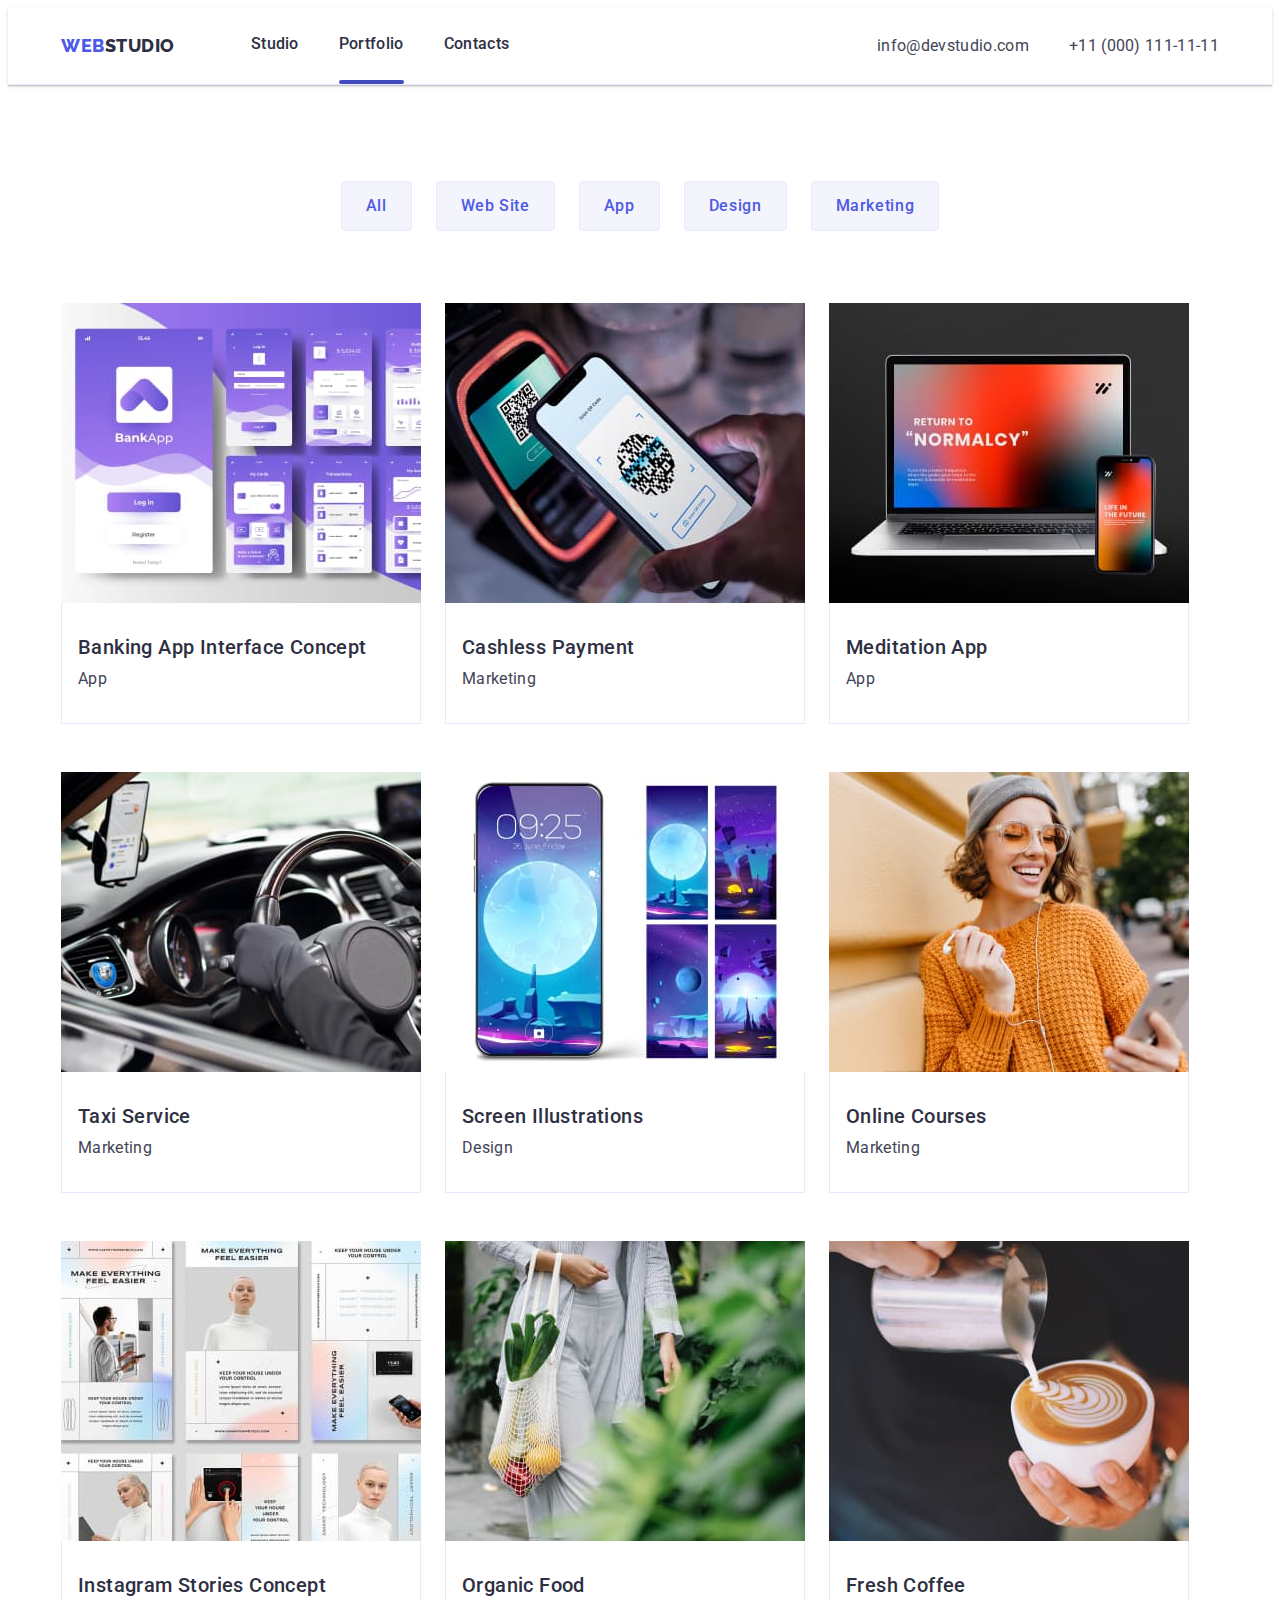
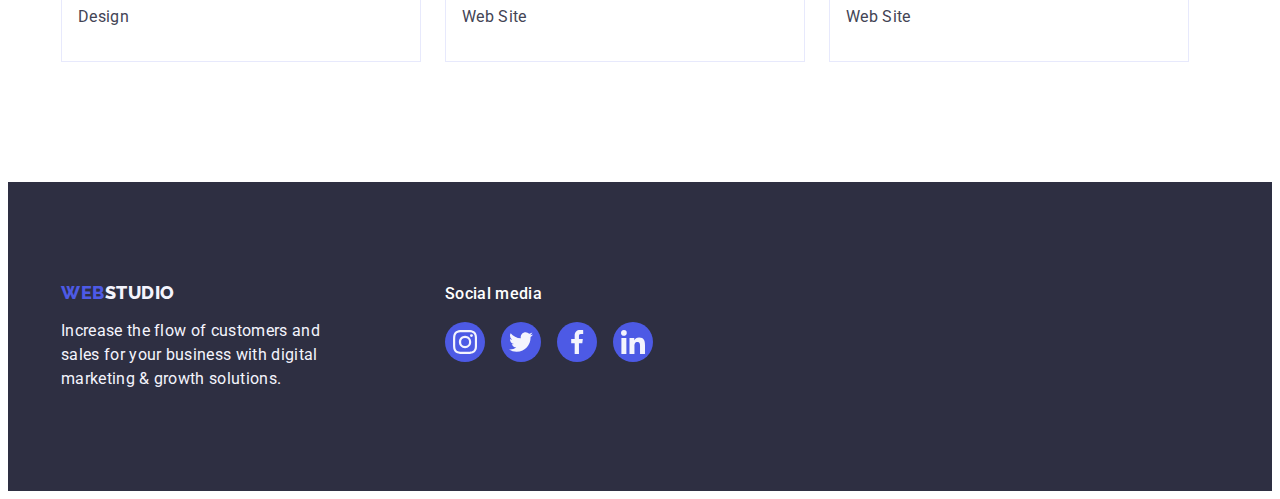
==== portfolio.html @ 6ae81773 "Initial commit" ====
<!DOCTYPE html>
<html lang="en">
  <head>
    <meta charset="UTF-8" />
    <meta http-equiv="X-UA-Compatible" content="IE=edge" />
    <meta name="viewport" content="width=device-width, initial-scale=1.0" />
    <title>Portfolio</title>
    <link rel="preconnect" href="https://fonts.googleapis.com" />
    <link rel="preconnect" href="https://fonts.gstatic.com" crossorigin />
    <link
      href="https://fonts.googleapis.com/css2?family=Raleway:wght@800&family=Roboto:wght@400;500;700&display=swap"
      rel="stylesheet"
    />
    <link
      rel="stylesheet"
      href="https://cdnjs.cloudflare.com/ajax/libs/modern-normalize/1.1.0/modern-normalize.min.css"
      integrity="sha512-wpPYUAdjBVSE4KJnH1VR1HeZfpl1ub8YT/NKx4PuQ5NmX2tKuGu6U/JRp5y+Y8XG2tV+wKQpNHVUX03MfMFn9Q=="
      crossorigin="anonymous"
      referrerpolicy="no-referrer"
    />
    <link rel="stylesheet" href="./css/styles.css" />
  </head>
  <body>
    <!-- Header -->
    <header class="page-header">
      <div class="container container-header">
        <nav class="page-nav">
          <a class="logo" href="./index.html"
            >web<span class="logo-studio">Studio</span>
          </a>
          <ul class="menu-list">
            <li class="menu-item">
              <a class="menu-link" href="./index.html">Studio</a>
            </li>
            <li class="menu-item ">
              <a class="menu-link active-page" href="./portfolio.html">Portfolio</a>
            </li>
            <li class="menu-item">
              <a class="menu-link" href="">Contacts</a>
            </li>
          </ul>
        </nav>

        <address class="contact-info">
          <ul class="contact-list">
            <li class="contact-item">
              <a class="contact-link" href="mailto:info@devstudio.com"
                >info@devstudio.com</a
              >
            </li>
            <li class="contact-item">
              <a class="contact-link" href="tel:+110001111111"
                >+11 (000) 111-11-11</a
              >
            </li>
          </ul>
        </address>
      </div>
    </header>
    <!-- Main -->
    <main>
      <section class="project section">
        <div class="container">
          <h1 hidden>Galery of projects</h1>
          <ul class="project-filter-list">
            <li class="filter-item">
              <button class="filter-button" type="button">All</button>
            </li>
            <li class="filter-item">
              <button class="filter-button" type="button">Web Site</button>
            </li>
            <li class="filter-item">
              <button class="filter-button" type="button">App</button>
            </li>
            <li class="filter-item">
              <button class="filter-button" type="button">Design</button>
            </li>
            <li class="filter-item">
              <button class="filter-button" type="button">Marketing</button>
            </li>
          </ul>
          <ul class="project-list">
            <li class="project-item">
              <a class="project-link" href="">
                <div class="project-thumb">
                  <img
                    src="./images/pf-banking-app.jpg"
                    alt="app design  on one page"
                  />
                  <div class="project-overlay">
                    <p class="project-text text">
                      14 Stylish and User-Friendly App Design Concepts · Task
                      Manager App · Calorie Tracker App · Exotic Fruit Ecommerce
                      App · Cloud Storage App
                    </p>
                  </div>
                </div>
                <div class="project-text-wrapper">
                  <h2 class="subtitle">Banking App Interface Concept</h2>
                  <p class="text">App</p>
                </div>
              </a>
            </li>
            <li class="project-item">
              <a class="project-link" href="">
                <div class="project-thumb">
                  <img
                    src="./images/pf-cachless-payment.jpg"
                    alt="payment using phone"
                  />
                  <div class="project-overlay">
                    <p class="project-text text">
                      14 Stylish and User-Friendly App Design Concepts · Task
                      Manager App · Calorie Tracker App · Exotic Fruit Ecommerce
                      App · Cloud Storage App
                    </p>
                  </div>
                </div>
                <div class="project-text-wrapper">
                  <h2 class="subtitle">Cashless Payment</h2>
                  <p class="text">Marketing</p>
                </div>
              </a>
            </li>
            <li class="project-item">
              <a class="project-link" href="">
                <div class="project-thumb">
                  <img
                    src="./images/pf-meditation-app.jpg"
                    alt="laptop and phone with the same app"
                  />
                  <div class="project-overlay">
                    <p class="project-text text">
                      14 Stylish and User-Friendly App Design Concepts · Task
                      Manager App · Calorie Tracker App · Exotic Fruit Ecommerce
                      App · Cloud Storage App
                    </p>
                  </div>
                </div>
                <div class="project-text-wrapper">
                  <h2 class="subtitle">Meditation App</h2>
                  <p class="text">App</p>
                </div>
              </a>
            </li>
            <li class="project-item">
              <a class="project-link" href="">
                <div class="project-thumb">
                  <img
                    src="./images/pf-taxi-service.jpg"
                    alt="man driving car"
                  />
                  <div class="project-overlay">
                    <p class="project-text text">
                      14 Stylish and User-Friendly App Design Concepts · Task
                      Manager App · Calorie Tracker App · Exotic Fruit Ecommerce
                      App · Cloud Storage App
                    </p>
                  </div>
                </div>
                <div class="project-text-wrapper">
                  <h2 class="subtitle">Taxi Service</h2>
                  <p class="text">Marketing</p>
                </div>
              </a>
            </li>
            <li class="project-item">
              <a class="project-link" href="">
                <div class="project-thumb">
                  <img
                    src="./images/pf-screen-illustrations.jpg"
                    alt="phone with alternative screens"
                  />
                  <div class="project-overlay">
                    <p class="project-text text">
                      14 Stylish and User-Friendly App Design Concepts · Task
                      Manager App · Calorie Tracker App · Exotic Fruit Ecommerce
                      App · Cloud Storage App
                    </p>
                  </div>
                </div>
                <div class="project-text-wrapper">
                  <h2 class="subtitle">Screen Illustrations</h2>
                  <p class="text">Design</p>
                </div>
              </a>
            </li>
            <li class="project-item">
              <a class="project-link" href="">
                <div class="project-thumb">
                  <img
                    src="./images/pf-online-courses.jpg"
                    alt="girl talk on a video call"
                  />
                  <div class="project-overlay">
                    <p class="project-text text">
                      14 Stylish and User-Friendly App Design Concepts · Task
                      Manager App · Calorie Tracker App · Exotic Fruit Ecommerce
                      App · Cloud Storage App
                    </p>
                  </div>
                </div>
                <div class="project-text-wrapper">
                  <h2 class="subtitle">Online Courses</h2>
                  <p class="text">Marketing</p>
                </div>
              </a>
            </li>
            <li class="project-item">
              <a class="project-link" href="">
                <div class="project-thumb">
                  <img
                    src="./images/pf-stories-concept.jpg"
                    alt=" different app pages"
                  />
                  <div class="project-overlay">
                    <p class="project-text text">
                      14 Stylish and User-Friendly App Design Concepts · Task
                      Manager App · Calorie Tracker App · Exotic Fruit Ecommerce
                      App · Cloud Storage App
                    </p>
                  </div>
                </div>
                <div class="project-text-wrapper">
                  <h2 class="subtitle">Instagram Stories Concept</h2>
                  <p class="text">Design</p>
                </div>
              </a>
            </li>
            <li class="project-item">
              <a class="project-link" href="">
                <div class="project-thumb">
                  <img
                    src="./images/pf-organic-food.jpg"
                    alt="woman with a bag with fruits and vegetables"
                  />
                  <div class="project-overlay">
                    <p class="project-text text">
                      14 Stylish and User-Friendly App Design Concepts · Task
                      Manager App · Calorie Tracker App · Exotic Fruit Ecommerce
                      App · Cloud Storage App
                    </p>
                  </div>
                </div>
                <div class="project-text-wrapper">
                  <h2 class="subtitle">Organic Food</h2>
                  <p class="text">Web Site</p>
                </div>
              </a>
            </li>
            <li class="project-item">
              <a class="project-link" href="">
                <div class="project-thumb">
                  <img
                    src="./images/pf-fresh-coffee.jpg"
                    alt="pooring the milk in a cup of coffee"
                  />
                  <div class="project-overlay">
                    <p class="project-text text">
                      14 Stylish and User-Friendly App Design Concepts · Task
                      Manager App · Calorie Tracker App · Exotic Fruit Ecommerce
                      App · Cloud Storage App
                    </p>
                  </div>
                </div>
                <div class="project-text-wrapper">
                  <h2 class="subtitle">Fresh Coffee</h2>
                  <p class="text">Web Site</p>
                </div>
              </a>
            </li>
          </ul>
        </div>
      </section>
    </main>

    <!-- Footer -->
    <footer class="page-footer">
      <div class="container footer-container">
        <div>
          <a class="logo-footer" href="./index.html"
            >Web<span class="logo-footer-studio">Studio</span></a
          >
          <p class="footer-text">
            Increase the flow of customers and sales for your business with
            digital marketing &amp; growth solutions.
          </p>
        </div>

        <div class="footer-social-media">
          <p class="footer-text-media">Social media</p>
          <ul class="footer-icon-list">
            <li class="footer-icon-item">
              <a href="" class="footer-social-link">
                <svg class="footer-icon" width="24px" height="24px">
                  <use href="./images/icon.svg#icon-instagram"></use>
                </svg>
              </a>
            </li>
            <li class="footer-icon-item">
              <a href="" class="footer-social-link">
                <svg class="footer-icon" width="24px" height="24px">
                  <use href="./images/icon.svg#icon-twitter"></use>
                </svg>
              </a>
            </li>
            <li class="footer-icon-item">
              <a href="" class="footer-social-link">
                <svg class="footer-icon" width="24px" height="24px">
                  <use href="./images/icon.svg#icon-facebook"></use>
                </svg>
              </a>
            </li>
            <li class="footer-icon-item">
              <a href="" class="footer-social-link">
                <svg class="footer-icon" width="24px" height="24px">
                  <use href="./images/icon.svg#icon-linkedin"></use>
                </svg>
              </a>
            </li>
          </ul>
        </div>
      </div>
    </footer>
  </body>
</html>
---- css/styles.css ----
:root {
  --white-color: #ffffff;
  --secondary-white-color: #f4f4fd;
  --main-color: #2e2f42;
  --font-color: #434455;
  --active-color: #4d5ae5;
  --pressed-state: #404bbf;
  --light-slate: #afb1b8;
}

/**
  |===================================================================
  |          Common
  |===================================================================
*/

h1,
h2,
h3,
h4,
p {
  margin-top: 0;
  margin-bottom: 0;
}

ul {
  list-style: none;
  margin-top: 0;
  margin-bottom: 0;
  padding: 0;
}
li {
  list-style: none;
  padding: 0;
  margin: 0;
}

img {
  display: block;
}

body {
  font-family: "Roboto", sans-serif;
  color: var(--font-color);
  background-color: var(--white-color);
}

a {
  display: block;
  color: currentColor;
  text-decoration: none;
}

button {
  font-family: inherit;
  cursor: pointer;
  border: none;
}
.container {
  margin-left: auto;
  margin-right: auto;
  width: 1158px;
  padding-left: 15px;
  padding-right: 15px;
}

.section {
  padding-bottom: 120px;
  padding-top: 120px;
}

.section-title {
  margin-bottom: 72px;
  font-size: 36px;
  line-height: 1.1;
  text-align: center;
  letter-spacing: 0.02em;
  text-transform: capitalize;
  color: var(--main-color);
}

.subtitle {
  margin-bottom: 8px;
  font-weight: 500;
  font-size: 20px;
  line-height: 1.2;
  letter-spacing: 0.02em;
  color: var(--main-color);
}

.text {
  line-height: 1.5;
  letter-spacing: 0.02em;
}


/**
  |===================================================================
  |             Header
  |===================================================================
*/
.page-header {
  border-bottom: 1px solid #e7e9fc;
  box-shadow: 0px 2px 1px rgba(46, 47, 66, 0.08),
    0px 1px 1px rgba(46, 47, 66, 0.16), 0px 1px 6px rgba(46, 47, 66, 0.08);
}

.container-header {
  display: flex;
  align-items: center;
  justify-content: space-between;
}

.page-nav {
  display: flex;
  align-items: center;
}

.logo {
  padding-top: 24px;
  padding-bottom: 24px;
  margin-right: 76px;
  font-family: "Raleway", sans-serif;
  font-weight: 800;
  font-size: 18px;
  line-height: 1.17;
  letter-spacing: 0.03em;
  text-transform: uppercase;
  color: var(--active-color);
}

.logo-studio {
  color: var(--main-color);
}

.menu-list {
  display: flex;
  gap: 40px;
}

.menu-link {
  display: block;
  padding-top: 24px;
  padding-bottom: 24px;
  font-weight: 500;
  font-size: 16px;
  line-height: 1.5;
  letter-spacing: 0.02em;
  color: var(--main-color);
  transition: color 250ms cubic-bezier(0.4, 0, 0.2, 1);
}

.active-page::after {
  content: " ";
  display: block;
  position: relative;
  top:24px;
  width: 100%;
  height: 4px;
  border-radius: 2px;
  background-color: var(--pressed-state);
}

.contact-info {
  font-style: normal;
}

.contact-list {
  display: flex;
}

.contact-item:not(:last-child) {
  margin-right: 40px;
}

.contact-link {
  display: block;
  padding-top: 24px;
  padding-bottom: 24px;
  font-weight: 400;
  font-size: 16px;
  line-height: 1.5;
  letter-spacing: 0.02em;
  color: var(--font-color);
  transition: color 250ms cubic-bezier(0.4, 0, 0.2, 1);
}

.menu-link:hover,
.menu-link:focus,
.contact-link:hover,
.contact-link:focus {
  color: var(--pressed-state);
}

/**
  |===================================================================
  |             Footer
  |===================================================================
*/
.page-footer {
  padding-top: 100px;
  padding-bottom: 100px;
  background-color: var(--main-color);
}

.footer-container {
  display: flex;
  gap: 120px;
  align-items: baseline;
}

.logo-footer {
  margin-bottom: 16px;
  font-family: "Raleway", sans-serif;
  font-style: normal;
  font-weight: 800;
  font-size: 18px;
  line-height: 1.17;
  letter-spacing: 0.03em;
  text-transform: uppercase;
  color: var(--active-color);
}

.logo-footer-studio {
  color: var(--secondary-white-color);
}

.footer-text {
  font-weight: 400;
  font-size: 16px;
  line-height: 1.5;
  letter-spacing: 0.02em;
  color: var(--secondary-white-color);
  width: 264px;
}

.footer-text-media {
  margin-bottom: 16px;
  font-weight: 500;
  font-size: 16px;
  line-height: 1.5;
  letter-spacing: 0.02em;
  color: var(--white-color);
}

.footer-icon-item {
  width: 40px;
  height: 40px;
}

.footer-icon-list {
  display: flex;
  gap: 16px;
}

.footer-social-link {
  display: flex;
  align-items: center;
  justify-content: center;
  width: 100%;
  height: 100%;
  background-color: var(--active-color);
  border-radius: 50%;
  transition: background-color 250ms cubic-bezier(0.4, 0, 0.2, 1);
}

.footer-social-link:hover,
.footer-social-link:focus {
  background-color: #31d0aa;
}

.footer-icon {
  fill: var(--secondary-white-color);
}

/**
  |===================================================================
  |                 Index.html
  |===================================================================
*/

.hero-container {
  box-shadow: 0px 2px 1px rgba(46, 47, 66, 0.08),
    0px 1px 1px rgba(46, 47, 66, 0.16), 0px 1px 6px rgba(46, 47, 66, 0.08);
}

.hero {
  max-width: 1440px;
  margin: 0 auto;
  padding-top: 188px;
  padding-bottom: 188px;

  background-color: var(--main-color);
  background-image: linear-gradient(
      rgba(46, 47, 66, 0.7),
      rgba(46, 47, 66, 0.7)
    ),
    url(../images/hero-people-office.jpg);
  background-repeat: no-repeat;
  background-position: center;
  background-size: cover;
}

.page-title {
  margin: 0 auto 48px;
  max-width: 496px;
  font-size: 56px;
  line-height: 1.07;
  letter-spacing: 0.02em;
  color: var(--white-color);
}

.hero-button {
  display: block;
  margin-left: auto;
  margin-right: auto;

  min-width: 169px;
  min-height: 56px;
  padding: 16px 32px;

  font-weight: 500;
  font-size: 16px;
  line-height: 1.5;
  letter-spacing: 0.04em;
  color: var(--white-color);
  border-radius: 4px;
  background-color: var(--active-color);

  transition: background-color 250ms cubic-bezier(0.4, 0, 0.2, 1);
}

.hero-button:hover,
.hero-button:focus {
  background-color: var(--pressed-state);
}







.feature-list {
  display: flex;
  gap: 24px;
}

.feature-item {
  flex-basis: calc((100%-72px) / 4);
}

.icon-features-container {
  display: flex;
  justify-content: center;
  align-items: center;
  margin-bottom: 8px;
  height: 112px;
  background-color: var(--secondary-white-color);
  border-radius: 4px;
}

.section-service {
  padding-top: 0;
}

.service-list {
  display: flex;
  flex-wrap: wrap;
  gap: 24px;
}

.team {
  background-color: var(--secondary-white-color);
}

.team-list {
  display: flex;
  flex-wrap: wrap;
  gap: 24px;
}

.team-item {
  border-radius: 0px 0px 4px 4px;
  box-shadow: 0px 1px 6px rgba(46, 47, 66, 0.08),
    0px 1px 1px rgba(46, 47, 66, 0.16), 0px 2px 1px rgba(46, 47, 66, 0.08);
}

.team-text-wrapper {
  padding: 32px 0;
  background-color: var(--white-color);
}

.team-subtitle {
  text-align: center;
}

.team-text {
  text-align: center;
  margin-bottom: 8px;
}

.icon-list {
  display: flex;
  justify-content: center;
  gap: 24px;
}

.social-link {
  display: flex;
  justify-content: center;
  align-items: center;
  width: 40px;
  height: 40px;
  background-color: var(--active-color);
  border-radius: 50%;
  transition: background-color 250ms cubic-bezier(0.4, 0, 0.2, 1);
}

.social-link:hover,
.social-link:focus {
  background-color: var(--pressed-state);
}

.icon {
  fill: var(--secondary-white-color);
}

.customers-list {
  display: flex;
  justify-content: center;
  gap: 24px;
}

.customers-item {
  width: calc((100% - 120px) / 6);
  height: 88px;
}

.customers-link {
  display: flex;
  justify-content: center;
  align-items: center;
  width: 100%;
  height: 100%;
  border: 1px solid #8e8f99;
  border-radius: 4px;
  color: var(--light-slate);
  padding: 16px 32px;
  transition: color 250ms cubic-bezier(0.4, 0, 0.2, 1),
    border-color 250ms cubic-bezier(0.4, 0, 0.2, 1);
}

.customers-link:hover,
.customers-link:focus {
  border-color: var(--pressed-state);
  color: var(--pressed-state);
}

.customers-icon {
  fill: currentColor;
}

/**
  |===================================================================
  |               Portfolio 
  |===================================================================
*/

.project.section {
  padding-top: 96px;
}

.project-filter-list {
  display: flex;
  flex-wrap: wrap;
  justify-content: center;
  margin-bottom: 72px;
  gap: 24px;
}

.filter-button {
  padding: 12px 24px;
  min-height: 48px;
  min-width: 69px;

  font-weight: 500;
  font-size: 16px;
  line-height: 1.5;
  letter-spacing: 0.04em;
  color: var(--active-color);
  background-color: var(--secondary-white-color);
  border: 1px solid #e7e9fc;
  border-radius: 4px;

  transition: box-shadow 250ms cubic-bezier(0.4, 0, 0.2, 1),
    color 250ms cubic-bezier(0.4, 0, 0.2, 1),
    background-color 250ms cubic-bezier(0.4, 0, 0.2, 1),
    border 250ms cubic-bezier(0.4, 0, 0.2, 1);
}

.filter-button:hover,
.filter-button:focus {
  border: 1px solid var(--pressed-state);
  background-color: var(--pressed-state);
  color: var(--white-color);
  box-shadow: 0px 3px 1px rgba(0, 0, 0, 0.1), 0px 2px 1px rgba(0, 0, 0, 0.08),
    0px 2px 2px rgba(0, 0, 0, 0.12);
}

.project-list {
  display: flex;
  flex-wrap: wrap;
  column-gap: 24px;
  row-gap: 48px;
  box-shadow: none;
  transition: box-shadow 250ms cubic-bezier(0.4, 0, 0.2, 1);
}

.project-link:hover,
.project-link:focus {
  box-shadow: 0px 1px 6px rgba(46, 47, 66, 0.08),
    0px 1px 1px rgba(46, 47, 66, 0.16), 0px 2px 1px rgba(46, 47, 66, 0.08);
}

.project-text-wrapper {
  padding: 32px 16px;
  border-bottom: 1px solid #e7e9fc;
  border-right: 1px solid #e7e9fc;
  border-left: 1px solid #e7e9fc;
}

.project-thumb {
  position: relative;
  overflow: hidden;
}

.project-overlay {
  position: absolute;
  top: 0;
  left: 0;
  width: 100%;
  height: 100%;

  background-color: var(--active-color);
  transform: translateY(100%);
  transition: transform 250ms cubic-bezier(0.4, 0, 0.2, 1);
}

.project-text {
  padding: 40px 32px;
  /* max-width: 296px;
  position: absolute;
  top:40px;
  left: 32px; */
  color: var(--secondary-white-color);
}

.project-link:hover .project-text,
.project-link:hover .project-overlay,
.project-link:focus .project-text,
.project-link:focus .project-overlay {
  transform: translateY(0);
}



/**
  |===================================================================
  |          Backdrop  Modal
  |===================================================================
*/


.backdrop {
  position: fixed;
  left: 0px;
  top: 0;

  width: 100%;
  height: 100%;

  background-color: rgba(46, 47, 66, 0.4);
  /* opacity: 1;
  pointer-events: auto;
  visibility: visible; */
  transition: opacity 250ms cubic-bezier(0.4, 0, 0.2, 1), visibility 250ms cubic-bezier(0.4, 0, 0.2, 1);
}

.backdrop.is-hidden {
  opacity: 0;
  pointer-events: none;
  visibility: hidden;
}

.modal {
  position: absolute;
  top: 50%;
  left: 50%;
  transform: translate(-50%, -50%) scale(1);

  max-width: 408px;
  width: 100%;
  min-height: 576px;
  padding: 24px;

  background-color: #fcfcfc;
  box-shadow: 0px 1px 1px rgba(0, 0, 0, 0.14), 0px 1px 3px rgba(0, 0, 0, 0.12),
    0px 2px 1px rgba(0, 0, 0, 0.2);
  border-radius: 4px;
  transition: transform 250ms cubic-bezier(0.4, 0, 0.2, 1), opacity 250ms cubic-bezier(0.4, 0, 0.2, 1);
}

.backdrop.is-hidden .modal {
  transform:translate(-50%, -50%) scale(0.1);
  opacity: 0;
}

.modal-button {
  display: block;
  margin-left: auto ;
  width: 24px;
  height: 24px;

  display: flex;
  justify-content: center;
  align-items: center; 

  background-color: #e7e9fc;
  border: 1px solid rgba(0, 0, 0, 0.1);
  border-radius: 50%;
  transition: background-color 250ms cubic-bezier(0.4, 0, 0.2, 1), color 250ms cubic-bezier(0.4, 0, 0.2, 1), border 250ms cubic-bezier(0.4, 0, 0.2, 1);
}

.modal-button:hover,
.modal-button:focus {
  background-color: var(--pressed-state);
  border: 1px solid transparent;
  color: var(--white-color);
}

.modal-icon {
  fill: currentColor;
}
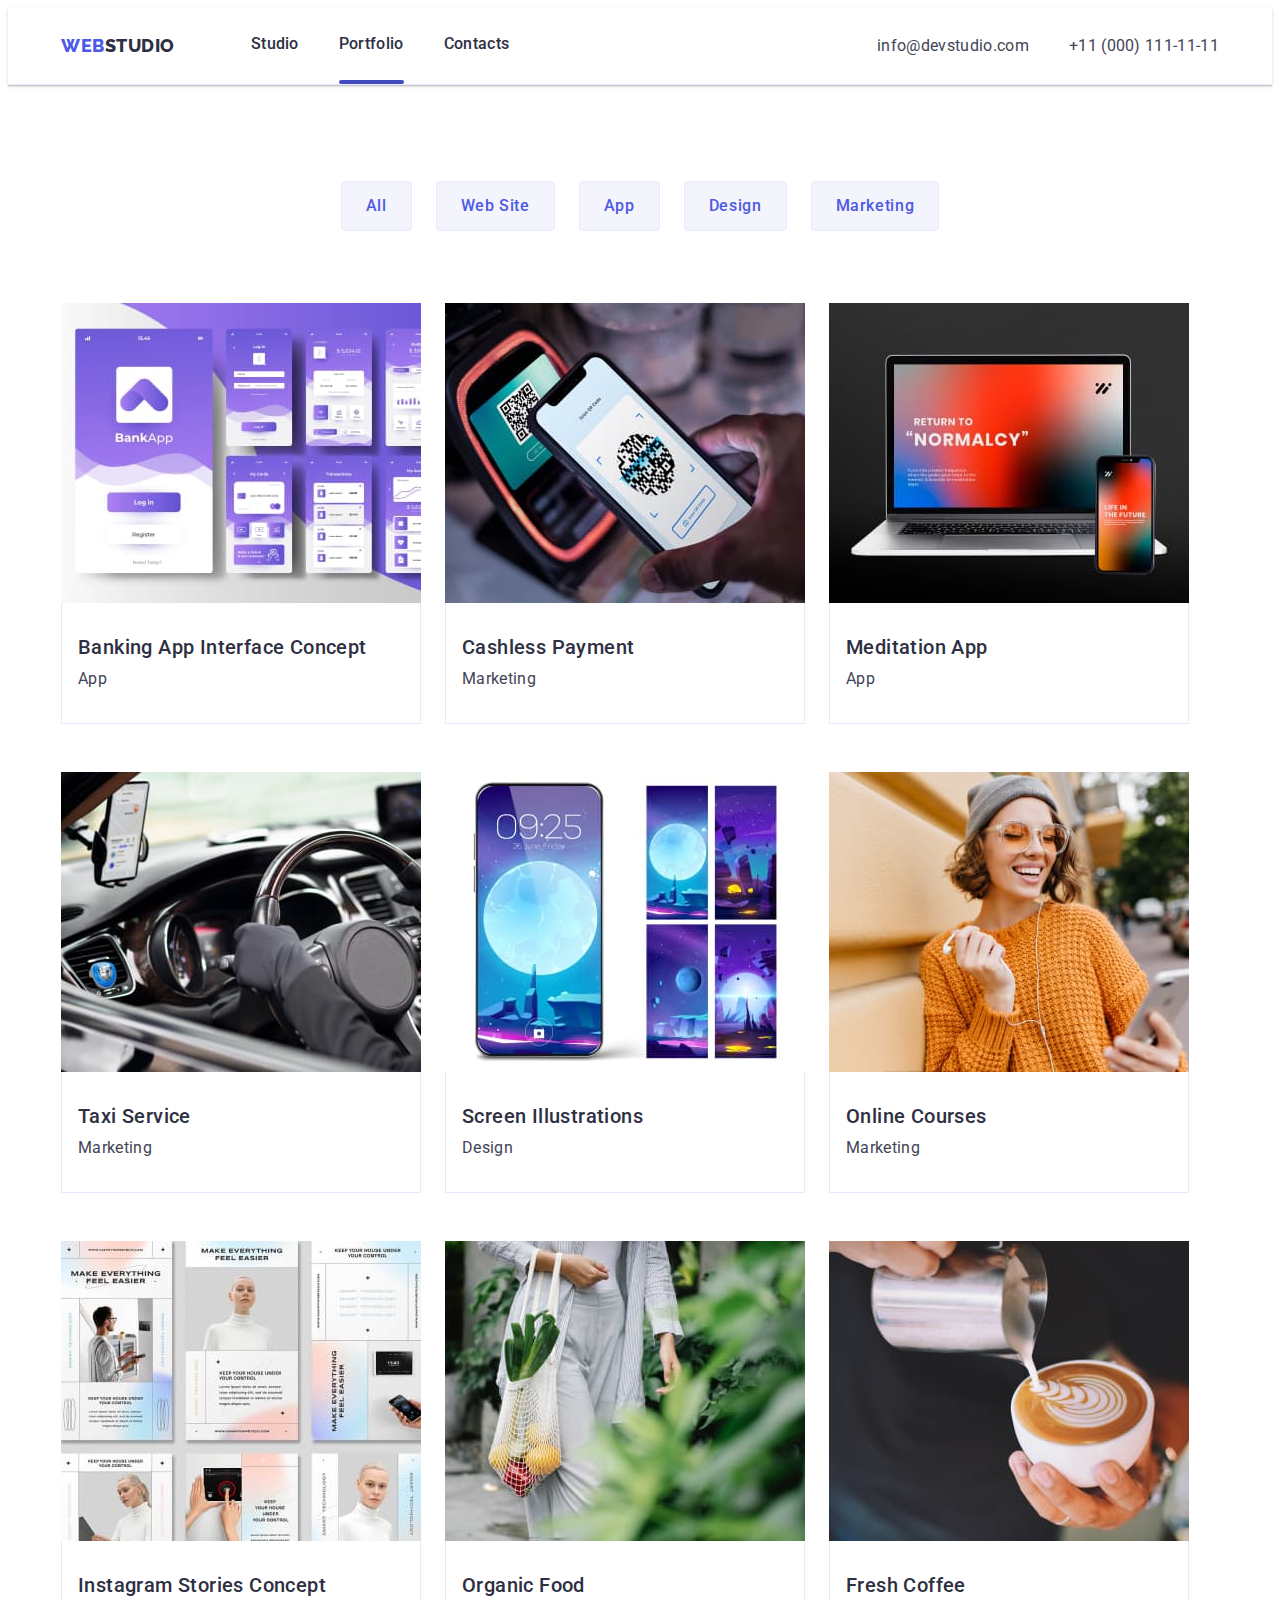
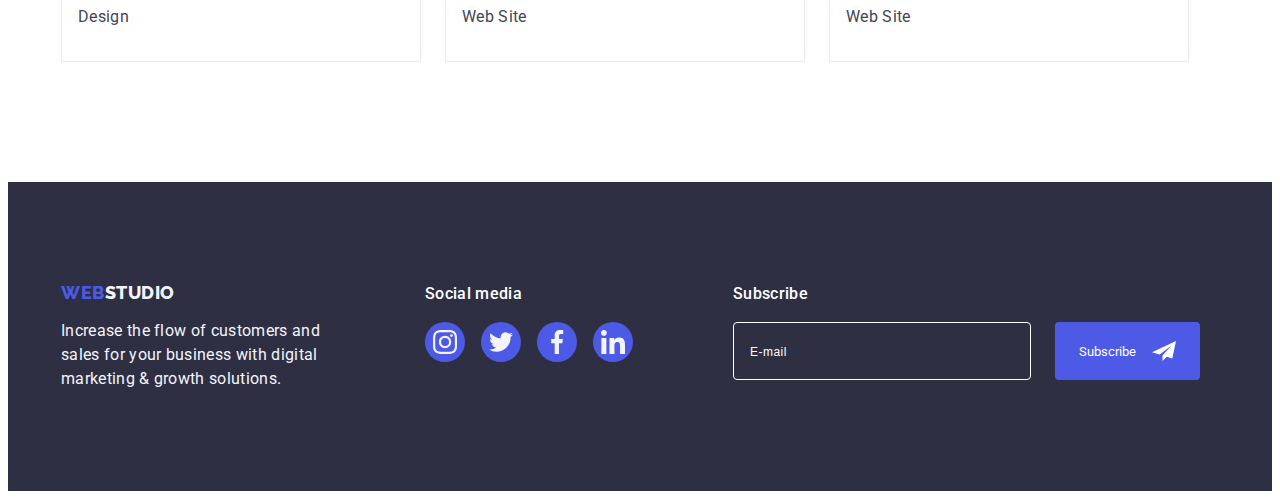
==== commit d96eec70: "footer" ====
--- a/portfolio.html
+++ b/portfolio.html
@@ -279,46 +279,63 @@
       <div class="container footer-container">
         <div>
           <a class="logo-footer" href="./index.html"
-            >Web<span class="logo-footer-studio">Studio</span></a
-          >
+            >Web<span class="logo-footer-studio">Studio</span>
+          </a>
           <p class="footer-text">
             Increase the flow of customers and sales for your business with
             digital marketing &amp; growth solutions.
           </p>
         </div>
 
-        <div class="footer-social-media">
-          <p class="footer-text-media">Social media</p>
+        <div>
+          <p class="footer-subheader">Social media</p>
           <ul class="footer-icon-list">
             <li class="footer-icon-item">
               <a href="" class="footer-social-link">
-                <svg class="footer-icon" width="24px" height="24px">
+                <svg class="footer-icon" width="24" height="24">
                   <use href="./images/icon.svg#icon-instagram"></use>
                 </svg>
               </a>
             </li>
             <li class="footer-icon-item">
               <a href="" class="footer-social-link">
-                <svg class="footer-icon" width="24px" height="24px">
+                <svg class="footer-icon" width="24" height="24">
                   <use href="./images/icon.svg#icon-twitter"></use>
                 </svg>
               </a>
             </li>
             <li class="footer-icon-item">
               <a href="" class="footer-social-link">
-                <svg class="footer-icon" width="24px" height="24px">
+                <svg class="footer-icon" width="24" height="24">
                   <use href="./images/icon.svg#icon-facebook"></use>
                 </svg>
               </a>
             </li>
             <li class="footer-icon-item">
               <a href="" class="footer-social-link">
-                <svg class="footer-icon" width="24px" height="24px">
+                <svg class="footer-icon" width="24" height="24">
                   <use href="./images/icon.svg#icon-linkedin"></use>
                 </svg>
               </a>
             </li>
           </ul>
+        </div>
+
+        <div>
+          <p class="footer-subheader">Subscribe</p>
+          <form class="wrap-form">
+            <input
+              class="form-window-footer"
+              type="email"
+              name="subscribe"
+              placeholder="E-mail"
+            />
+            <button class="footer-button" type="submit">
+              Subscribe<svg class="subscribe-icon" width="24" height="24">
+                <use href=".//images/icon.svg#icon-send-black"></use>
+              </svg>
+            </button>
+          </form>
         </div>
       </div>
     </footer>
--- a/css/styles.css
+++ b/css/styles.css
@@ -92,7 +92,6 @@
   line-height: 1.5;
   letter-spacing: 0.02em;
 }
-
 
 /**
   |===================================================================
@@ -154,7 +153,7 @@
   content: " ";
   display: block;
   position: relative;
-  top:24px;
+  top: 24px;
   width: 100%;
   height: 4px;
   border-radius: 2px;
@@ -205,8 +204,8 @@
 
 .footer-container {
   display: flex;
-  gap: 120px;
   align-items: baseline;
+  gap: 100px;
 }
 
 .logo-footer {
@@ -234,7 +233,7 @@
   width: 264px;
 }
 
-.footer-text-media {
+.footer-subheader {
   margin-bottom: 16px;
   font-weight: 500;
   font-size: 16px;
@@ -273,6 +272,48 @@
   fill: var(--secondary-white-color);
 }
 
+.wrap-form {
+  display: flex;
+  gap: 24px;
+}
+
+.form-window-footer {
+  padding: 8px 16px;
+  height: 40px;
+  width: 264px;
+  background-color: #2e2f42;
+  color: var(--white-color);
+  border: 1px solid #ffffff;
+  border-radius: 4px;
+  outline: transparent;
+}
+
+.form-window-footer::placeholder {
+  font-size: 12px;
+  letter-spacing: 0.04em;
+  color: var(--white-color);
+}
+
+.footer-button {
+  display: flex;
+  justify-content: center;
+  align-items: center;
+  padding: 8px 24px;
+  gap: 16px;
+  color: var(--white-color);
+  background-color: var(--active-color);
+  border-radius: 4px;
+  transition: background-color 250ms cubic-bezier(0.4, 0, 0.2, 1);
+}
+
+.footer-button:hover,
+.footer-button:focus {
+  background-color: var(--pressed-state);
+}
+
+.subscribe-icon {
+  fill: currentColor;
+}
 /**
   |===================================================================
   |                 Index.html
@@ -310,7 +351,7 @@
   color: var(--white-color);
 }
 
-.hero-button {
+.main-button {
   display: block;
   margin-left: auto;
   margin-right: auto;
@@ -326,20 +367,13 @@
   color: var(--white-color);
   border-radius: 4px;
   background-color: var(--active-color);
-
   transition: background-color 250ms cubic-bezier(0.4, 0, 0.2, 1);
 }
 
-.hero-button:hover,
-.hero-button:focus {
+.main-button:hover,
+.main-button:focus {
   background-color: var(--pressed-state);
 }
-
-
-
-
-
-
 
 .feature-list {
   display: flex;
@@ -563,14 +597,11 @@
   transform: translateY(0);
 }
 
-
-
 /**
   |===================================================================
   |          Backdrop  Modal
   |===================================================================
 */
-
 
 .backdrop {
   position: fixed;
@@ -581,10 +612,8 @@
   height: 100%;
 
   background-color: rgba(46, 47, 66, 0.4);
-  /* opacity: 1;
-  pointer-events: auto;
-  visibility: visible; */
-  transition: opacity 250ms cubic-bezier(0.4, 0, 0.2, 1), visibility 250ms cubic-bezier(0.4, 0, 0.2, 1);
+  transition: opacity 250ms cubic-bezier(0.4, 0, 0.2, 1),
+    visibility 250ms cubic-bezier(0.4, 0, 0.2, 1);
 }
 
 .backdrop.is-hidden {
@@ -608,28 +637,32 @@
   box-shadow: 0px 1px 1px rgba(0, 0, 0, 0.14), 0px 1px 3px rgba(0, 0, 0, 0.12),
     0px 2px 1px rgba(0, 0, 0, 0.2);
   border-radius: 4px;
-  transition: transform 250ms cubic-bezier(0.4, 0, 0.2, 1), opacity 250ms cubic-bezier(0.4, 0, 0.2, 1);
+  transition: transform 250ms cubic-bezier(0.4, 0, 0.2, 1),
+    opacity 250ms cubic-bezier(0.4, 0, 0.2, 1);
 }
 
 .backdrop.is-hidden .modal {
-  transform:translate(-50%, -50%) scale(0.1);
+  transform: translate(-50%, -50%) scale(0.1);
   opacity: 0;
 }
 
 .modal-button {
   display: block;
-  margin-left: auto ;
+  margin-left: auto;
+  margin-bottom: 24px;
   width: 24px;
   height: 24px;
 
   display: flex;
   justify-content: center;
-  align-items: center; 
+  align-items: center;
 
   background-color: #e7e9fc;
   border: 1px solid rgba(0, 0, 0, 0.1);
   border-radius: 50%;
-  transition: background-color 250ms cubic-bezier(0.4, 0, 0.2, 1), color 250ms cubic-bezier(0.4, 0, 0.2, 1), border 250ms cubic-bezier(0.4, 0, 0.2, 1);
+  transition: background-color 250ms cubic-bezier(0.4, 0, 0.2, 1),
+    color 250ms cubic-bezier(0.4, 0, 0.2, 1),
+    border 250ms cubic-bezier(0.4, 0, 0.2, 1);
 }
 
 .modal-button:hover,
@@ -641,4 +674,151 @@
 
 .modal-icon {
   fill: currentColor;
-}+}
+
+.modal-header {
+  display: block;
+  margin-bottom: 16px;
+  text-align: center;
+  letter-spacing: 0.02em;
+  color: var(--main-color);
+}
+
+.form-container {
+  position: relative;
+  margin-bottom: 8px;
+}
+
+.form-label {
+  display: block;
+  margin-bottom: 4px;
+
+  font-size: 12px;
+  line-height: 14px;
+  letter-spacing: 0.01em;
+  color: #8e8f99;
+}
+
+.form-input {
+  padding: 8px 16px 8px 38px;
+  width: 100%;
+  height: 40px;
+
+  outline: transparent;
+  border: 1px solid rgba(46, 47, 66, 0.4);
+  border-radius: 4px;
+  transition: border 250ms cubic-bezier(0.4, 0, 0.2, 1);
+}
+
+.form-input:focus {
+  border: 1px solid var(--active-color);
+}
+
+.form-icon {
+  position: absolute;
+  top: 26px;
+  left: 16px;
+  fill: #8e8f99;
+  transition: fill 250ms cubic-bezier(0.4, 0, 0.2, 1);
+}
+
+.form-input:focus + .form-icon {
+  fill: var(--active-color);
+}
+
+.form-textarea {
+  padding: 8px 16px;
+  width: 100%;
+  height: 120px;
+  resize: none;
+  border: 1px solid rgba(46, 47, 66, 0.4);
+  border-radius: 4px;
+  outline: transparent;
+  transition: border 250ms cubic-bezier(0.4, 0, 0.2, 1);
+}
+
+.form-textarea::placeholder {
+  font-size: 12px;
+  letter-spacing: 0.04em;
+  color: rgba(46, 47, 66, 0.4);
+}
+
+.form-textarea:focus {
+  border: 1px solid var(--active-color);
+}
+
+
+
+
+
+.form-container-checkbox {
+  margin-bottom: 24px;
+  position: relative;
+}
+
+.form-label-checkbox {
+  color: #8e8f99;
+  display: flex;
+  gap: 8px;
+  align-items: center;
+
+}
+
+.form-descr-checkbox {
+  font-size: 12px;
+  line-height: 14px;
+}
+
+.form-link-checkbox {
+  display: inline;
+  text-decoration: underline;
+  color: var(--active-color);
+  transition: color 250ms cubic-bezier(0.4, 0, 0.2, 1);
+}
+
+.form-link-checkbox:hover,
+.form-link-checkbox:focus {
+  color: var(--pressed-state);
+}
+
+.form-input-checkbox {
+  position: absolute;
+  width: 1px;
+  height: 1px;
+  margin: -1px;
+  border: 0;
+  padding: 0;
+  white-space: nowrap;
+  clip-path: inset(100%);
+  clip: rect(0 0 0 0);
+  overflow: hidden;
+}
+
+.checkbox-wrapper {
+  display: flex;
+  justify-content: center;
+  align-items: center;
+  width: 16px;
+  height: 16px;
+  
+  background-color: var(--white-color);
+  border: 1px solid rgba(46, 47, 66, 0.4);
+  border-radius: 2px;
+  cursor: pointer;
+  transition: background-color 250ms cubic-bezier(0.4, 0, 0.2, 1),
+  border-color 250ms cubic-bezier(0.4, 0, 0.2, 1);
+}
+
+.form-input-checkbox:checked + .form-label-checkbox > .checkbox-wrapper {
+  background-color: var(--active-color);
+  border-color: transparent;
+}
+
+.checkbox-icon {
+  fill: transparent;
+transition: fill 250ms cubic-bezier(0.4, 0, 0.2, 1);
+}
+
+ .form-input-checkbox:checked + .form-label-checkbox .checkbox-icon {
+  fill: var(--white-color);
+ }
